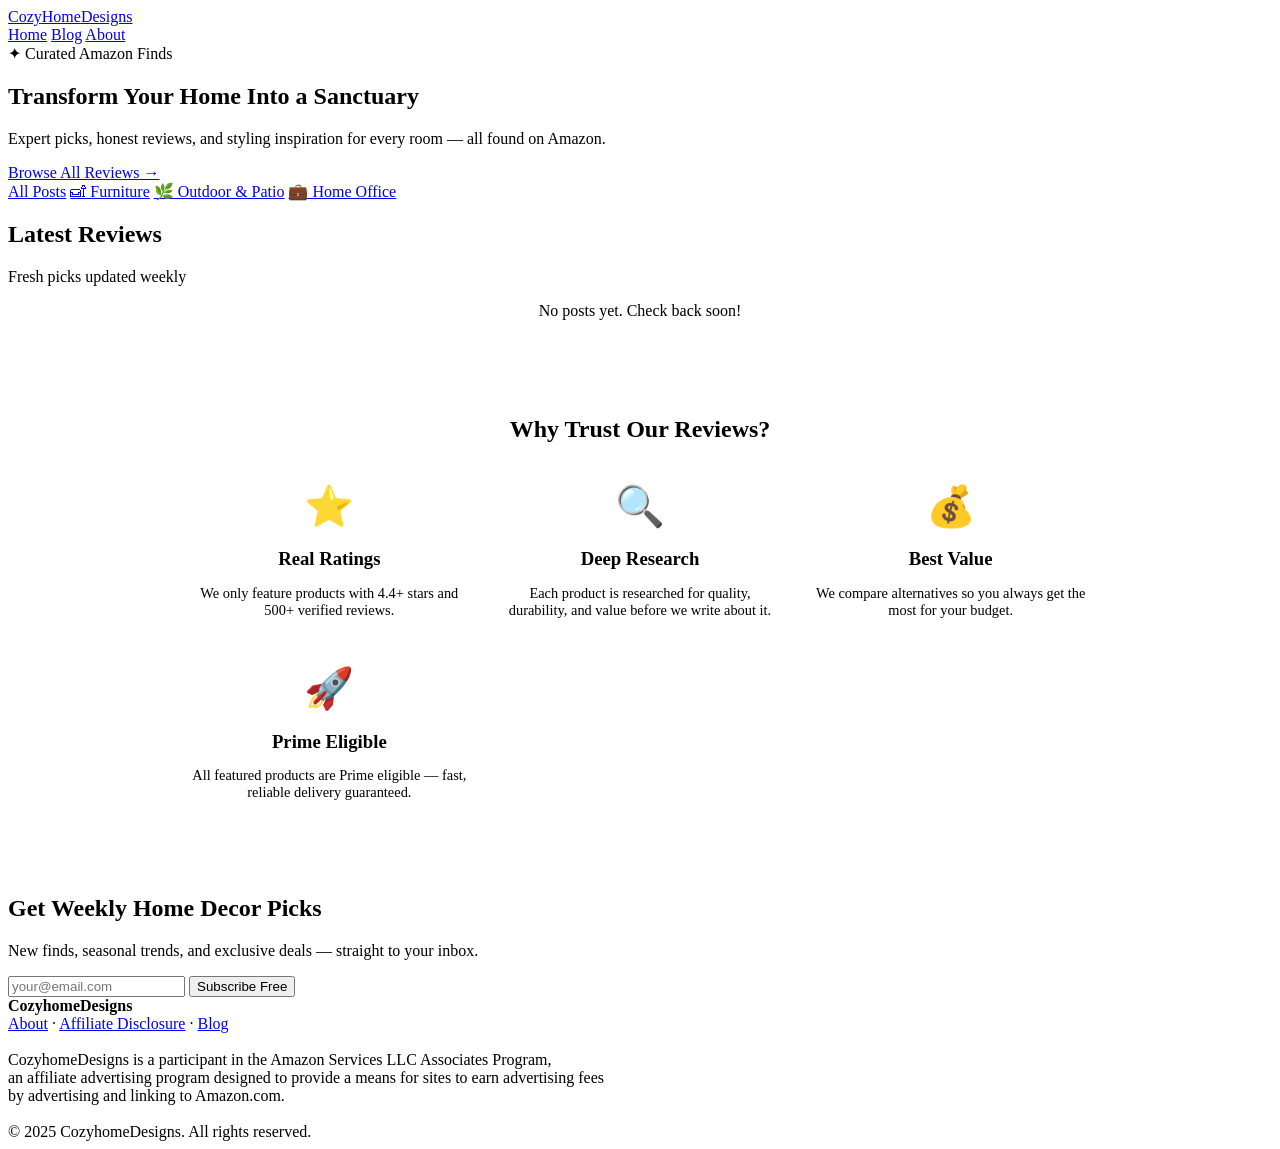
==== index.html @ ab927137 "Auto-upload: index.html" ====
<!DOCTYPE html>
<html lang="en">
<head>
  <meta charset="UTF-8">
  <meta name="viewport" content="width=device-width, initial-scale=1.0">
  <title>CozyhomeDesigns — Home Decor Inspiration & Amazon Finds</title>
  <meta name="description" content="Discover the best home decor, furniture, and outdoor living finds on Amazon. Expert reviews, styling tips, and curated picks for a cozy, beautiful home.">
  <meta property="og:title" content="CozyhomeDesigns — Home Decor Inspiration & Amazon Finds">
  <meta property="og:description" content="Curated home decor finds, furniture reviews, and outdoor living inspiration.">
  <meta property="og:type" content="website">
  <link rel="canonical" href="https://cozyhomedesigns.github.io/">
  <link rel="stylesheet" href="style.css">
</head>
<body>

<header>
  <div class="header-inner">
    <a href="index.html" class="logo">Cozy<span>Home</span>Designs</a>
    <nav>
      <a href="index.html" class="active">Home</a>
      <a href="blog.html">Blog</a>
      <a href="about.html">About</a>
    </nav>
  </div>
</header>

<!-- HERO -->
<section class="hero">
  <div class="hero-badge">✦ Curated Amazon Finds</div>
  <h1>Transform Your Home Into a Sanctuary</h1>
  <p>Expert picks, honest reviews, and styling inspiration for every room — all found on Amazon.</p>
  <a href="blog.html" class="hero-cta">Browse All Reviews →</a>
</section>

<!-- CATEGORIES -->
<div class="categories-bar">
  <div class="categories-inner">
    <a href="blog.html" class="cat-btn active">All Posts</a>
    <a href="blog.html?cat=luxury_furniture" class="cat-btn">🛋 Furniture</a>
    <a href="blog.html?cat=outdoor_patio" class="cat-btn">🌿 Outdoor & Patio</a>
    <a href="blog.html?cat=home_office" class="cat-btn">💼 Home Office</a>
  </div>
</div>

<!-- FEATURED POSTS -->
<div class="container">
  <div class="section-header">
    <h2>Latest Reviews</h2>
    <p>Fresh picks updated weekly</p>
    <div class="section-divider"></div>
  </div>

  <div class="posts-grid" id="posts-container">
    <!-- Posts are loaded dynamically from posts.json -->
    <p style="color:var(--text-muted); text-align:center; grid-column:1/-1;">Loading posts...</p>
  </div>
</div>

<!-- WHY TRUST US -->
<section style="background:white; padding:60px 24px; text-align:center;">
  <div style="max-width:900px; margin:0 auto;">
    <div class="section-header">
      <h2>Why Trust Our Reviews?</h2>
      <div class="section-divider"></div>
    </div>
    <div style="display:grid; grid-template-columns:repeat(auto-fit, minmax(220px, 1fr)); gap:32px; margin-top:40px;">
      <div>
        <div style="font-size:2.5rem; margin-bottom:12px;">⭐</div>
        <h3 style="font-family:'Playfair Display',serif; margin-bottom:8px; color:var(--brown-dark);">Real Ratings</h3>
        <p style="font-size:0.9rem; color:var(--text-muted);">We only feature products with 4.4+ stars and 500+ verified reviews.</p>
      </div>
      <div>
        <div style="font-size:2.5rem; margin-bottom:12px;">🔍</div>
        <h3 style="font-family:'Playfair Display',serif; margin-bottom:8px; color:var(--brown-dark);">Deep Research</h3>
        <p style="font-size:0.9rem; color:var(--text-muted);">Each product is researched for quality, durability, and value before we write about it.</p>
      </div>
      <div>
        <div style="font-size:2.5rem; margin-bottom:12px;">💰</div>
        <h3 style="font-family:'Playfair Display',serif; margin-bottom:8px; color:var(--brown-dark);">Best Value</h3>
        <p style="font-size:0.9rem; color:var(--text-muted);">We compare alternatives so you always get the most for your budget.</p>
      </div>
      <div>
        <div style="font-size:2.5rem; margin-bottom:12px;">🚀</div>
        <h3 style="font-family:'Playfair Display',serif; margin-bottom:8px; color:var(--brown-dark);">Prime Eligible</h3>
        <p style="font-size:0.9rem; color:var(--text-muted);">All featured products are Prime eligible — fast, reliable delivery guaranteed.</p>
      </div>
    </div>
  </div>
</section>

<!-- NEWSLETTER -->
<section class="newsletter-strip">
  <h2>Get Weekly Home Decor Picks</h2>
  <p>New finds, seasonal trends, and exclusive deals — straight to your inbox.</p>
  <form class="newsletter-form" onsubmit="return false;">
    <input type="email" placeholder="your@email.com">
    <button type="submit">Subscribe Free</button>
  </form>
</section>

<footer>
  <strong>CozyhomeDesigns</strong><br>
  <a href="about.html">About</a> · <a href="about.html#disclosure">Affiliate Disclosure</a> · <a href="blog.html">Blog</a><br><br>
  CozyhomeDesigns is a participant in the Amazon Services LLC Associates Program,<br>
  an affiliate advertising program designed to provide a means for sites to earn advertising fees<br>
  by advertising and linking to Amazon.com.<br><br>
  © 2025 CozyhomeDesigns. All rights reserved.
</footer>

<script>
// Load posts from posts.json
fetch('posts.json')
  .then(r => r.json())
  .then(posts => {
    const container = document.getElementById('posts-container');
    const latest = posts.slice(0, 6);
    if (!latest.length) {
      container.innerHTML = '<p style="color:var(--text-muted);text-align:center;grid-column:1/-1;">No posts yet. Check back soon!</p>';
      return;
    }
    container.innerHTML = latest.map(p => `
      <a href="posts/${p.slug}.html" class="post-card">
        <div class="post-card-img">${categoryEmoji(p.category)}</div>
        <div class="post-card-body">
          <div class="post-category">${categoryLabel(p.category)}</div>
          <h3>${p.title}</h3>
          <p>${p.excerpt}</p>
          <div class="post-meta">
            <span>${p.date}</span>
            <span class="read-more">Read Review →</span>
          </div>
        </div>
      </a>
    `).join('');
  })
  .catch(() => {
    document.getElementById('posts-container').innerHTML = '<p style="color:var(--text-muted);text-align:center;grid-column:1/-1;">No posts yet. Check back soon!</p>';
  });

function categoryEmoji(cat) {
  const map = { luxury_furniture: '🛋', outdoor_patio: '🌿', home_office: '💼' };
  return map[cat] || '🏠';
}
function categoryLabel(cat) {
  const map = { luxury_furniture: 'Furniture', outdoor_patio: 'Outdoor & Patio', home_office: 'Home Office' };
  return map[cat] || 'Home Decor';
}
</script>
</body>
</html>
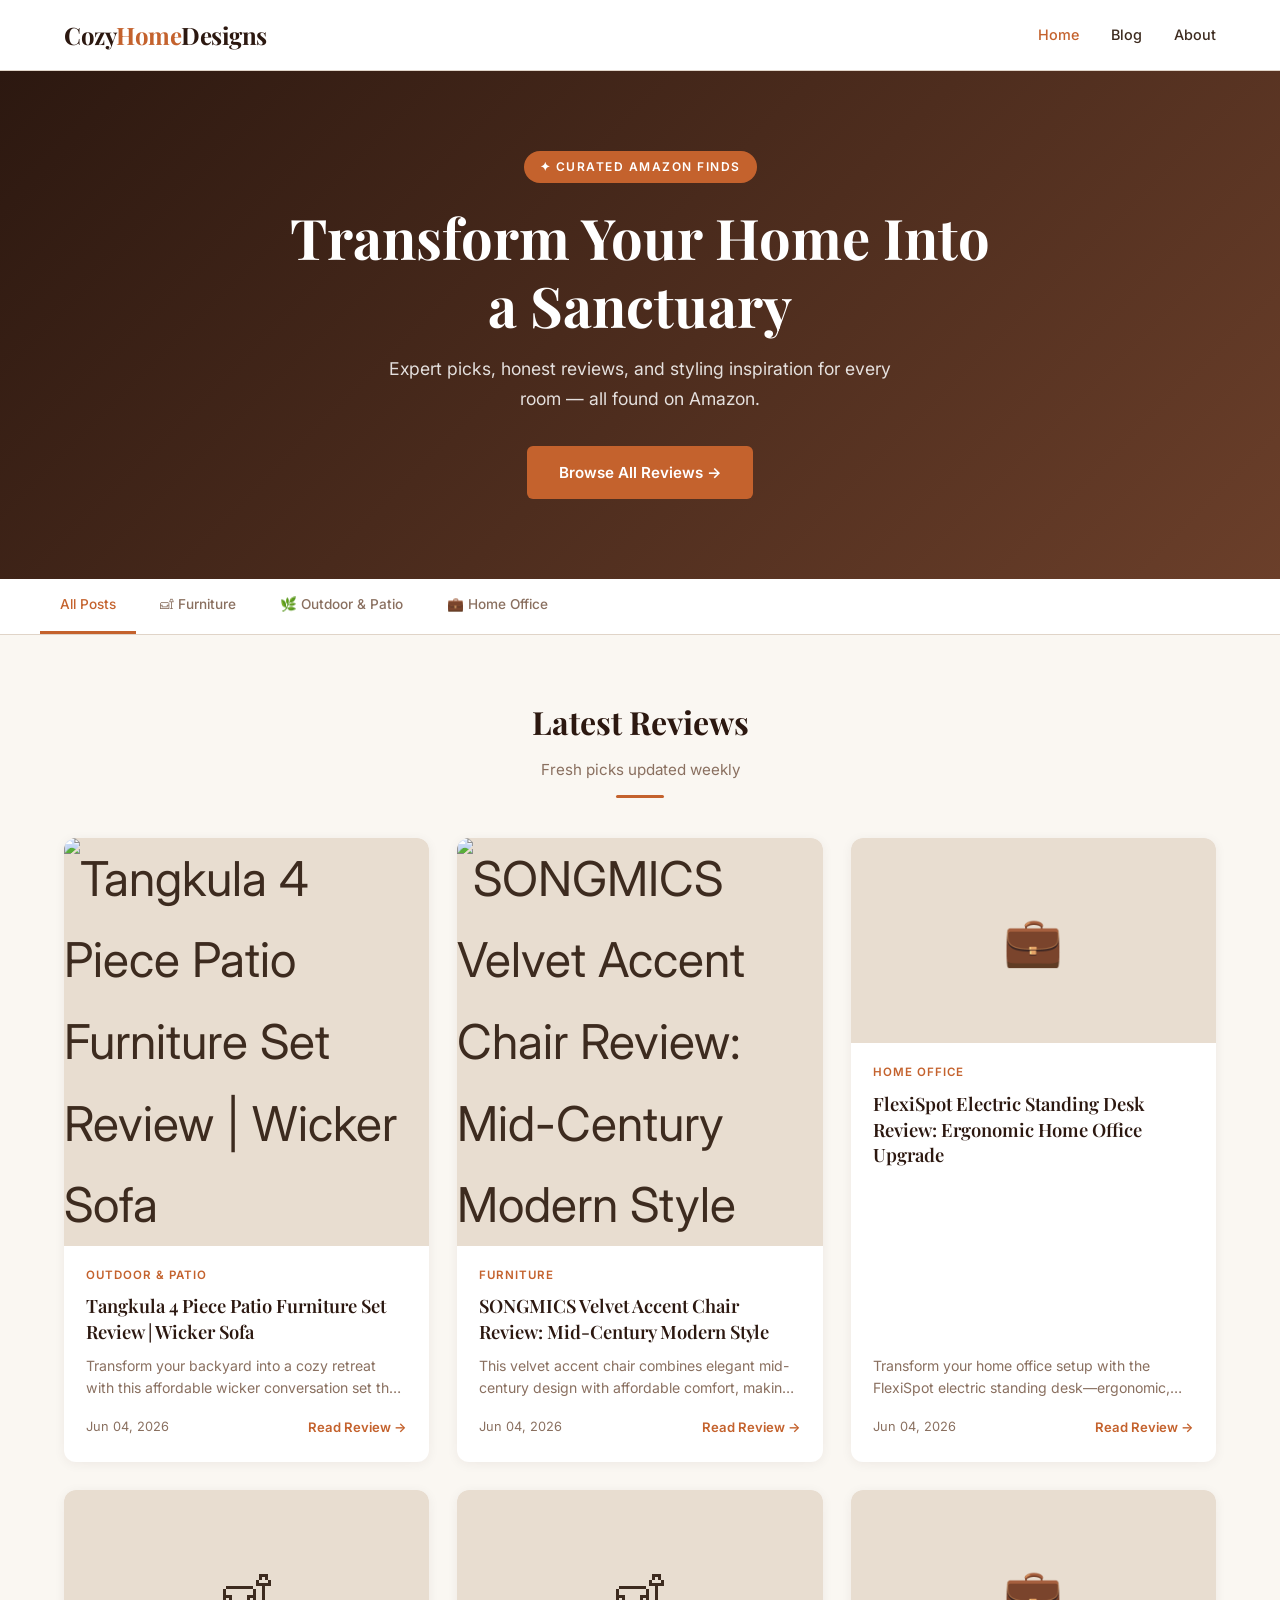
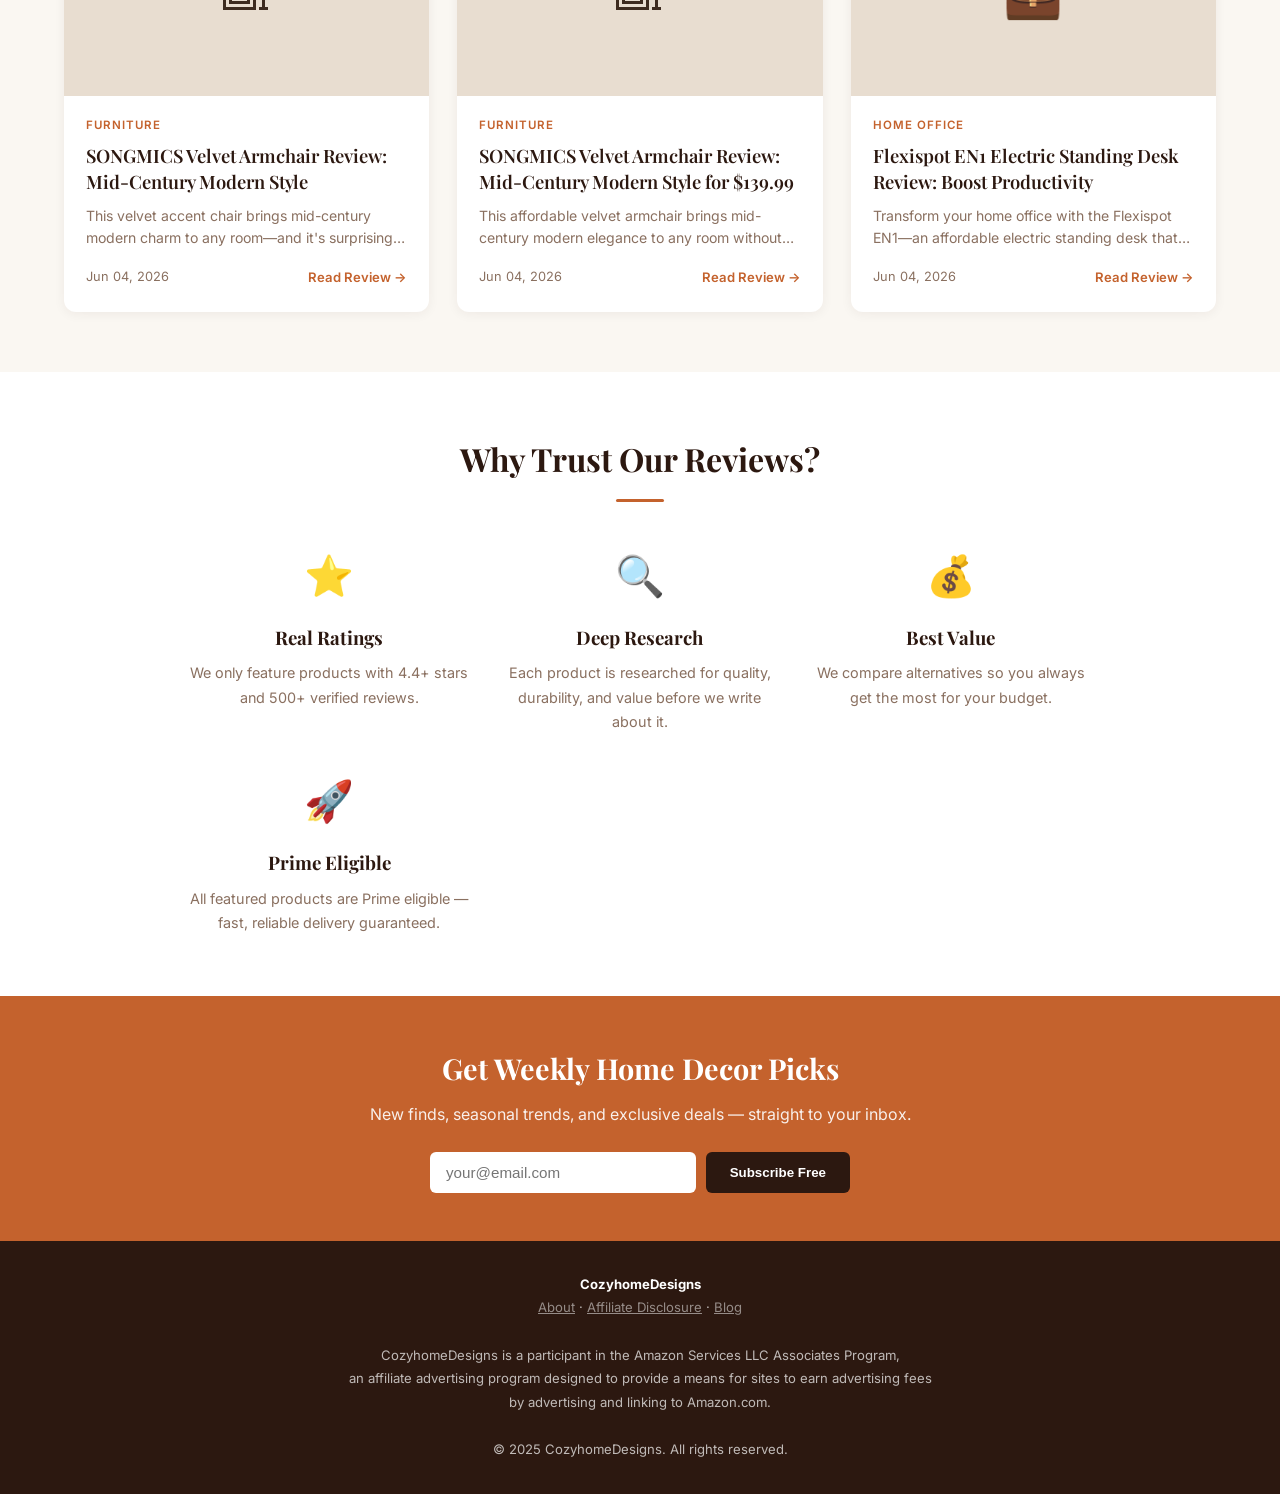
==== commit 7d6165cc: "Update: index.html" ====
--- a/index.html
+++ b/index.html
@@ -120,7 +120,10 @@
     }
     container.innerHTML = latest.map(p => `
       <a href="posts/${p.slug}.html" class="post-card">
-        <div class="post-card-img">${categoryEmoji(p.category)}</div>
+        ${p.image_url
+          ? `<img class="post-card-img" src="${p.image_url}" alt="${p.title}" style="object-fit:cover;" loading="lazy">`
+          : `<div class="post-card-img">${categoryEmoji(p.category)}</div>`
+        }
         <div class="post-card-body">
           <div class="post-category">${categoryLabel(p.category)}</div>
           <h3>${p.title}</h3>
--- a/style.css
+++ b/style.css
@@ -0,0 +1,451 @@
+/* CozyhomeDesigns - Main Stylesheet */
+@import url('https://fonts.googleapis.com/css2?family=Playfair+Display:wght@400;600;700&family=Inter:wght@300;400;500;600&display=swap');
+
+:root {
+  --cream: #FAF7F2;
+  --warm-white: #FFFFFF;
+  --brown-dark: #2C1810;
+  --brown-mid: #6B3F2A;
+  --terracotta: #C4622D;
+  --terracotta-light: #E8855A;
+  --sage: #7A8C6E;
+  --beige: #E8DDD0;
+  --beige-dark: #D4C4B0;
+  --text-body: #3D2B1F;
+  --text-muted: #8A7060;
+  --border: #E0D4C8;
+}
+
+* { margin: 0; padding: 0; box-sizing: border-box; }
+
+body {
+  font-family: 'Inter', sans-serif;
+  background: var(--cream);
+  color: var(--text-body);
+  line-height: 1.7;
+}
+
+/* ── HEADER ── */
+header {
+  background: var(--warm-white);
+  border-bottom: 1px solid var(--border);
+  position: sticky;
+  top: 0;
+  z-index: 100;
+}
+
+.header-inner {
+  max-width: 1200px;
+  margin: 0 auto;
+  padding: 0 24px;
+  display: flex;
+  align-items: center;
+  justify-content: space-between;
+  height: 70px;
+}
+
+.logo {
+  font-family: 'Playfair Display', serif;
+  font-size: 1.5rem;
+  font-weight: 700;
+  color: var(--brown-dark);
+  text-decoration: none;
+  letter-spacing: -0.5px;
+}
+
+.logo span { color: var(--terracotta); }
+
+nav a {
+  text-decoration: none;
+  color: var(--text-body);
+  font-size: 0.9rem;
+  font-weight: 500;
+  margin-left: 28px;
+  transition: color 0.2s;
+}
+
+nav a:hover, nav a.active { color: var(--terracotta); }
+
+/* ── HERO ── */
+.hero {
+  background: linear-gradient(135deg, var(--brown-dark) 0%, var(--brown-mid) 100%);
+  color: white;
+  text-align: center;
+  padding: 80px 24px;
+}
+
+.hero-badge {
+  display: inline-block;
+  background: var(--terracotta);
+  color: white;
+  font-size: 0.75rem;
+  font-weight: 600;
+  letter-spacing: 1.5px;
+  text-transform: uppercase;
+  padding: 6px 16px;
+  border-radius: 20px;
+  margin-bottom: 20px;
+}
+
+.hero h1 {
+  font-family: 'Playfair Display', serif;
+  font-size: clamp(2rem, 5vw, 3.5rem);
+  font-weight: 700;
+  line-height: 1.2;
+  margin-bottom: 16px;
+  max-width: 700px;
+  margin-left: auto;
+  margin-right: auto;
+}
+
+.hero p {
+  font-size: 1.1rem;
+  opacity: 0.85;
+  max-width: 520px;
+  margin: 0 auto 32px;
+}
+
+.hero-cta {
+  display: inline-block;
+  background: var(--terracotta);
+  color: white;
+  padding: 14px 32px;
+  border-radius: 6px;
+  text-decoration: none;
+  font-weight: 600;
+  font-size: 0.95rem;
+  transition: background 0.2s, transform 0.2s;
+}
+
+.hero-cta:hover {
+  background: var(--terracotta-light);
+  transform: translateY(-1px);
+}
+
+/* ── SECTION TITLES ── */
+.section-header {
+  text-align: center;
+  margin-bottom: 40px;
+}
+
+.section-header h2 {
+  font-family: 'Playfair Display', serif;
+  font-size: 2rem;
+  color: var(--brown-dark);
+  margin-bottom: 8px;
+}
+
+.section-header p {
+  color: var(--text-muted);
+  font-size: 0.95rem;
+}
+
+.section-divider {
+  width: 48px;
+  height: 3px;
+  background: var(--terracotta);
+  margin: 12px auto 0;
+  border-radius: 2px;
+}
+
+/* ── CATEGORIES BAR ── */
+.categories-bar {
+  background: var(--warm-white);
+  border-bottom: 1px solid var(--border);
+  padding: 0 24px;
+  overflow-x: auto;
+}
+
+.categories-inner {
+  max-width: 1200px;
+  margin: 0 auto;
+  display: flex;
+  gap: 4px;
+}
+
+.cat-btn {
+  display: inline-block;
+  padding: 14px 20px;
+  font-size: 0.85rem;
+  font-weight: 500;
+  color: var(--text-muted);
+  text-decoration: none;
+  border-bottom: 3px solid transparent;
+  white-space: nowrap;
+  transition: all 0.2s;
+}
+
+.cat-btn:hover, .cat-btn.active {
+  color: var(--terracotta);
+  border-bottom-color: var(--terracotta);
+}
+
+/* ── BLOG GRID ── */
+.container {
+  max-width: 1200px;
+  margin: 0 auto;
+  padding: 60px 24px;
+}
+
+.posts-grid {
+  display: grid;
+  grid-template-columns: repeat(auto-fill, minmax(340px, 1fr));
+  gap: 28px;
+}
+
+.post-card {
+  background: var(--warm-white);
+  border-radius: 12px;
+  overflow: hidden;
+  box-shadow: 0 2px 12px rgba(44,24,16,0.06);
+  transition: transform 0.25s, box-shadow 0.25s;
+  text-decoration: none;
+  color: inherit;
+  display: flex;
+  flex-direction: column;
+}
+
+.post-card:hover {
+  transform: translateY(-4px);
+  box-shadow: 0 8px 28px rgba(44,24,16,0.12);
+}
+
+.post-card-img {
+  width: 100%;
+  aspect-ratio: 16/9;
+  object-fit: cover;
+  background: var(--beige);
+  display: flex;
+  align-items: center;
+  justify-content: center;
+  font-size: 3rem;
+}
+
+.post-card-body {
+  padding: 20px 22px 24px;
+  flex: 1;
+  display: flex;
+  flex-direction: column;
+}
+
+.post-category {
+  font-size: 0.72rem;
+  font-weight: 600;
+  letter-spacing: 1px;
+  text-transform: uppercase;
+  color: var(--terracotta);
+  margin-bottom: 8px;
+}
+
+.post-card-body h3 {
+  font-family: 'Playfair Display', serif;
+  font-size: 1.15rem;
+  font-weight: 600;
+  color: var(--brown-dark);
+  line-height: 1.4;
+  margin-bottom: 10px;
+  flex: 1;
+}
+
+.post-card-body p {
+  font-size: 0.88rem;
+  color: var(--text-muted);
+  line-height: 1.6;
+  margin-bottom: 16px;
+  display: -webkit-box;
+  -webkit-line-clamp: 2;
+  -webkit-box-orient: vertical;
+  overflow: hidden;
+}
+
+.post-meta {
+  display: flex;
+  align-items: center;
+  justify-content: space-between;
+  font-size: 0.8rem;
+  color: var(--text-muted);
+}
+
+.read-more {
+  color: var(--terracotta);
+  font-weight: 600;
+  font-size: 0.82rem;
+}
+
+/* ── SINGLE POST ── */
+.post-header {
+  background: var(--warm-white);
+  border-bottom: 1px solid var(--border);
+  padding: 60px 24px 48px;
+  text-align: center;
+}
+
+.post-header .post-category { margin-bottom: 12px; font-size: 0.8rem; }
+
+.post-header h1 {
+  font-family: 'Playfair Display', serif;
+  font-size: clamp(1.6rem, 4vw, 2.6rem);
+  color: var(--brown-dark);
+  max-width: 760px;
+  margin: 0 auto 16px;
+  line-height: 1.25;
+}
+
+.post-header .post-meta {
+  justify-content: center;
+  gap: 20px;
+  margin-bottom: 0;
+}
+
+.post-content {
+  max-width: 760px;
+  margin: 48px auto;
+  padding: 0 24px;
+}
+
+.post-content h2 {
+  font-family: 'Playfair Display', serif;
+  font-size: 1.5rem;
+  color: var(--brown-dark);
+  margin: 36px 0 14px;
+}
+
+.post-content p { margin-bottom: 20px; font-size: 1rem; line-height: 1.8; }
+
+.post-content ul, .post-content ol {
+  margin: 0 0 20px 24px;
+}
+
+.post-content li { margin-bottom: 8px; line-height: 1.7; }
+
+.post-content strong { color: var(--brown-dark); }
+
+.post-content a {
+  color: var(--terracotta);
+  text-decoration: underline;
+  text-underline-offset: 3px;
+}
+
+/* BUY BOX */
+.buy-box {
+  background: linear-gradient(135deg, var(--brown-dark), var(--brown-mid));
+  color: white;
+  border-radius: 12px;
+  padding: 28px 32px;
+  margin: 36px 0;
+  display: flex;
+  align-items: center;
+  justify-content: space-between;
+  gap: 20px;
+  flex-wrap: wrap;
+}
+
+.buy-box-info h3 {
+  font-family: 'Playfair Display', serif;
+  font-size: 1.2rem;
+  margin-bottom: 4px;
+}
+
+.buy-box-price {
+  font-size: 1.6rem;
+  font-weight: 700;
+  color: #FFD700;
+}
+
+.buy-box-rating { font-size: 0.85rem; opacity: 0.8; margin-top: 4px; }
+
+.buy-btn {
+  display: inline-block;
+  background: var(--terracotta);
+  color: white;
+  padding: 12px 28px;
+  border-radius: 6px;
+  text-decoration: none;
+  font-weight: 700;
+  font-size: 0.95rem;
+  white-space: nowrap;
+  transition: background 0.2s;
+}
+
+.buy-btn:hover { background: var(--terracotta-light); }
+
+/* DISCLAIMER */
+.disclaimer {
+  background: var(--beige);
+  border-left: 3px solid var(--beige-dark);
+  border-radius: 0 6px 6px 0;
+  padding: 14px 18px;
+  font-size: 0.82rem;
+  color: var(--text-muted);
+  margin: 24px 0;
+}
+
+/* ── NEWSLETTER ── */
+.newsletter-strip {
+  background: var(--terracotta);
+  color: white;
+  text-align: center;
+  padding: 48px 24px;
+}
+
+.newsletter-strip h2 {
+  font-family: 'Playfair Display', serif;
+  font-size: 1.8rem;
+  margin-bottom: 8px;
+}
+
+.newsletter-strip p { opacity: 0.9; margin-bottom: 24px; }
+
+.newsletter-form {
+  display: flex;
+  gap: 10px;
+  max-width: 420px;
+  margin: 0 auto;
+  flex-wrap: wrap;
+  justify-content: center;
+}
+
+.newsletter-form input {
+  flex: 1;
+  min-width: 220px;
+  padding: 12px 16px;
+  border-radius: 6px;
+  border: none;
+  font-size: 0.95rem;
+  outline: none;
+}
+
+.newsletter-form button {
+  padding: 12px 24px;
+  background: var(--brown-dark);
+  color: white;
+  border: none;
+  border-radius: 6px;
+  font-weight: 600;
+  cursor: pointer;
+  transition: background 0.2s;
+}
+
+.newsletter-form button:hover { background: #1a0e08; }
+
+/* ── FOOTER ── */
+footer {
+  background: var(--brown-dark);
+  color: rgba(255,255,255,0.7);
+  text-align: center;
+  padding: 32px 24px;
+  font-size: 0.82rem;
+  line-height: 1.8;
+}
+
+footer a { color: rgba(255,255,255,0.5); text-decoration: underline; }
+footer strong { color: white; }
+
+/* ── RESPONSIVE ── */
+@media (max-width: 640px) {
+  .header-inner { height: 60px; }
+  .logo { font-size: 1.2rem; }
+  nav a { margin-left: 16px; font-size: 0.82rem; }
+  .posts-grid { grid-template-columns: 1fr; }
+  .buy-box { flex-direction: column; text-align: center; }
+}
